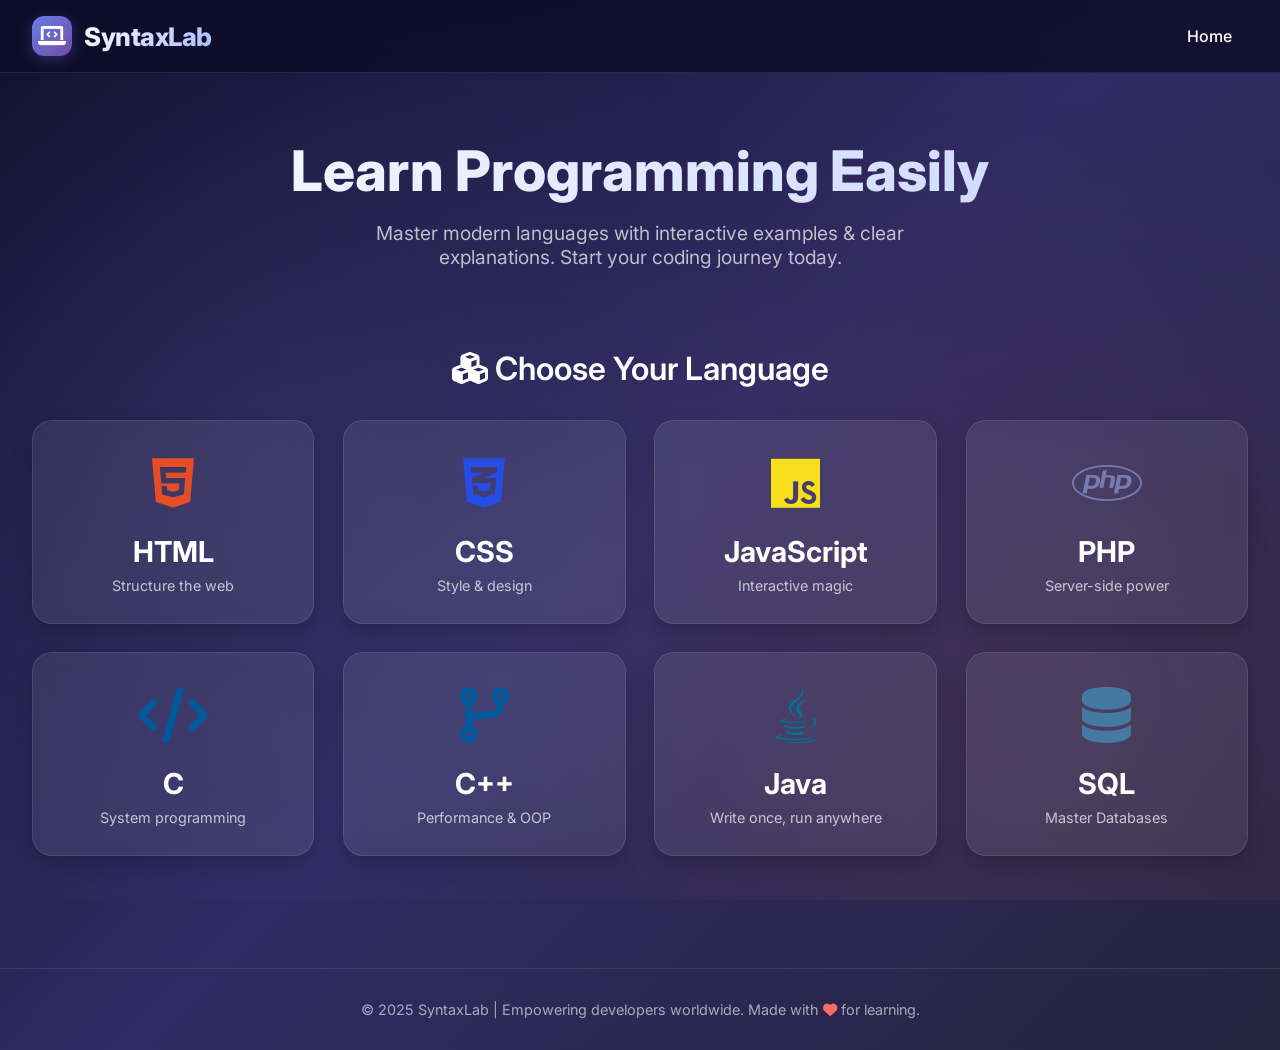
==== index.html @ 662ef064 "first commit" ====
<!DOCTYPE html>
<html lang="en">
<head>
    <meta charset="UTF-8">
    <meta name="viewport" content="width=device-width, initial-scale=1.0">
    <title>SyntaxLab | Home - Learn Programming Easily</title>
    <link rel="stylesheet" href="style.css">
    <link href="https://fonts.googleapis.com/css2?family=Inter:opsz,wght@14..32,300;400;600;700;800&display=swap" rel="stylesheet">
    <link rel="stylesheet" href="https://cdnjs.cloudflare.com/ajax/libs/font-awesome/6.0.0-beta3/css/all.min.css">
</head>
<body>

<nav class="navbar">
    <div class="nav-container">
        <div class="logo-area">
            <div class="logo-icon"><i class="fas fa-laptop-code"></i></div>
            <span class="logo-text">SyntaxLab</span>
        </div>
        <div class="nav-links">
            <a href="index.html" class="nav-link">Home</a>
        </div>
    </div>
</nav>

<section class="hero">
    <h1>Learn Programming Easily</h1>
    <p class="hero-subtitle">Master modern languages with interactive examples & clear explanations. Start your coding journey today.</p>
</section>

<section class="subjects-section">
    <h2 class="section-title"><i class="fas fa-cubes"></i> Choose Your Language</h2>
    <div class="cards-grid">
        <!-- 9 Language Cards -->
        <div class="lang-card" onclick="location.href='html.html'">
            <div class="card-icon"><i class="fab fa-html5" style="color:#E44D26;"></i></div>
            <h3>HTML</h3>
            <p>Structure the web</p>
        </div>
        <div class="lang-card" onclick="location.href='css.html'">
            <div class="card-icon"><i class="fab fa-css3-alt" style="color:#264de4;"></i></div>
            <h3>CSS</h3>
            <p>Style & design</p>
        </div>
        <div class="lang-card" onclick="location.href='javascript.html'">
            <div class="card-icon"><i class="fab fa-js" style="color:#F7DF1E;"></i></div>
            <h3>JavaScript</h3>
            <p>Interactive magic</p>
        </div>
        <div class="lang-card" onclick="location.href='php.html'">
            <div class="card-icon"><i class="fab fa-php" style="color:#777BB4;"></i></div>
            <h3>PHP</h3>
            <p>Server-side power</p>
        </div>
        <div class="lang-card" onclick="location.href='c.html'">
            <div class="card-icon"><i class="fas fa-code" style="color:#00599C;"></i></div>
            <h3>C</h3>
            <p>System programming</p>
        </div>
        <div class="lang-card" onclick="location.href='cpp.html'">
            <div class="card-icon"><i class="fas fa-code-branch" style="color:#00599C;"></i></div>
            <h3>C++</h3>
            <p>Performance & OOP</p>
        </div>
        <div class="lang-card" onclick="location.href='java.html'">
            <div class="card-icon"><i class="fab fa-java" style="color:#007396;"></i></div>
            <h3>Java</h3>
            <p>Write once, run anywhere</p>
        </div>
        <div class="lang-card" onclick="location.href='sql.html'">
            <div class="card-icon"><i class="fas fa-database" style="color:#4479A1;"></i></div>
            <h3>SQL</h3>
            <p>Master Databases</p>
        </div>
    </div>
</section>

<footer class="footer">
    <p>&copy; 2025 SyntaxLab | Empowering developers worldwide. Made with <i class="fas fa-heart" style="color:#ff6b6b;"></i> for learning.</p>
</footer>

<script src="script.js"></script>
</body>
</html>
---- style.css ----
/* ===== SYNTAXLAB - MODERN LEARNING WEBSITE ===== */
/* Google Fonts & Base Reset */
@import url('https://fonts.googleapis.com/css2?family=Inter:opsz,wght@14..32,300;14..32,400;14..32,500;14..32,600;14..32,700;14..32,800&display=swap');

* {
    margin: 0;
    padding: 0;
    box-sizing: border-box;
}

body {
    font-family: 'Inter', sans-serif;
    background: linear-gradient(135deg, #0f0c29 0%, #302b63 50%, #24243e 100%);
    color: #fff;
    min-height: 100vh;
    overflow-x: hidden;
}

/* Animated Background Effect */
body::before {
    content: '';
    position: fixed;
    top: 0;
    left: 0;
    width: 100%;
    height: 100%;
    background: radial-gradient(circle at 20% 50%, rgba(120, 119, 198, 0.15) 0%, transparent 50%),
                radial-gradient(circle at 80% 80%, rgba(255, 119, 119, 0.1) 0%, transparent 50%);
    pointer-events: none;
    z-index: -1;
    animation: breathe 8s ease-in-out infinite;
}

@keyframes breathe {
    0%, 100% { opacity: 0.5; }
    50% { opacity: 1; }
}

/* ===== NAVBAR ===== */
.navbar {
    background: rgba(15, 12, 41, 0.85);
    backdrop-filter: blur(12px);
    border-bottom: 1px solid rgba(255, 255, 255, 0.1);
    position: sticky;
    top: 0;
    z-index: 1000;
    padding: 1rem 0;
}

.nav-container {
    max-width: 1400px;
    margin: 0 auto;
    padding: 0 2rem;
    display: flex;
    justify-content: space-between;
    align-items: center;
}

.logo-area {
    display: flex;
    align-items: center;
    gap: 12px;
}

.logo-icon {
    background: linear-gradient(135deg, #667eea 0%, #764ba2 100%);
    width: 40px;
    height: 40px;
    border-radius: 12px;
    display: flex;
    align-items: center;
    justify-content: center;
    font-size: 1.4rem;
    box-shadow: 0 4px 15px rgba(102, 126, 234, 0.3);
}

.logo-text {
    font-size: 1.6rem;
    font-weight: 800;
    background: linear-gradient(135deg, #fff 0%, #a8b9ff 100%);
    -webkit-background-clip: text;
    background-clip: text;
    color: transparent;
    letter-spacing: -0.5px;
}

.nav-links {
    display: flex;
    gap: 1rem;
}

.nav-link {
    color: #fff;
    text-decoration: none;
    padding: 0.5rem 1rem;
    border-radius: 8px;
    transition: all 0.3s ease;
    font-weight: 500;
}

.nav-link:hover {
    background: rgba(255, 255, 255, 0.1);
    transform: translateY(-2px);
}

/* ===== HERO SECTION ===== */
.hero {
    text-align: center;
    padding: 4rem 2rem 3rem;
    animation: fadeInUp 0.8s ease;
}

@keyframes fadeInUp {
    from {
        opacity: 0;
        transform: translateY(30px);
    }
    to {
        opacity: 1;
        transform: translateY(0);
    }
}

.hero h1 {
    font-size: 3.5rem;
    font-weight: 800;
    background: linear-gradient(135deg, #ffffff 0%, #c4d2ff 100%);
    -webkit-background-clip: text;
    background-clip: text;
    color: transparent;
    margin-bottom: 1rem;
}

.hero-subtitle {
    font-size: 1.2rem;
    color: rgba(255, 255, 255, 0.7);
    max-width: 600px;
    margin: 0 auto;
}

/* ===== SUBJECT CARDS SECTION ===== */
.subjects-section {
    max-width: 1400px;
    margin: 0 auto;
    padding: 2rem 2rem 4rem;
}

.section-title {
    text-align: center;
    font-size: 2rem;
    margin-bottom: 2rem;
    font-weight: 600;
}

.cards-grid {
    display: grid;
    grid-template-columns: repeat(auto-fit, minmax(280px, 1fr));
    gap: 1.8rem;
}

/* Language Card Styles */
.lang-card {
    background: rgba(255, 255, 255, 0.08);
    backdrop-filter: blur(10px);
    border-radius: 20px;
    padding: 1.8rem;
    text-align: center;
    cursor: pointer;
    transition: all 0.4s cubic-bezier(0.175, 0.885, 0.32, 1.275);
    border: 1px solid rgba(255, 255, 255, 0.1);
    box-shadow: 0 8px 20px rgba(0, 0, 0, 0.2);
}

.lang-card:hover {
    transform: translateY(-10px) scale(1.02);
    background: rgba(255, 255, 255, 0.15);
    border-color: rgba(102, 126, 234, 0.6);
    box-shadow: 0 20px 35px rgba(0, 0, 0, 0.3);
}

.card-icon {
    font-size: 3.5rem;
    margin-bottom: 1rem;
}

.lang-card h3 {
    font-size: 1.8rem;
    margin-bottom: 0.5rem;
    font-weight: 700;
}

.lang-card p {
    color: rgba(255, 255, 255, 0.7);
    font-size: 0.9rem;
}

/* ===== LANGUAGE PAGE STYLES ===== */
.language-container {
    max-width: 1300px;
    margin: 0 auto;
    padding: 2rem;
}

.language-header {
    text-align: center;
    margin-bottom: 2.5rem;
}

.language-header h1 {
    font-size: 3rem;
    background: linear-gradient(135deg, #fff, #a8b9ff);
    -webkit-background-clip: text;
    background-clip: text;
    color: transparent;
    margin-bottom: 0.5rem;
}

.language-header .intro {
    font-size: 1.1rem;
    color: rgba(255, 255, 255, 0.8);
    max-width: 800px;
    margin: 0 auto;
}

/* Two Column Layout */
.content-grid {
    display: grid;
    grid-template-columns: 300px 1fr;
    gap: 2rem;
}

/* Sidebar Topics */
.topics-sidebar {
    background: rgba(0, 0, 0, 0.3);
    border-radius: 20px;
    padding: 1.5rem;
    height: fit-content;
    position: sticky;
    top: 100px;
    backdrop-filter: blur(8px);
    border: 1px solid rgba(255,255,255,0.1);
}

.topics-sidebar h3 {
    font-size: 1.3rem;
    margin-bottom: 1.2rem;
    display: flex;
    align-items: center;
    gap: 10px;
}

.topic-list {
    list-style: none;
}

.topic-list li {
    padding: 0.8rem 0;
    border-bottom: 1px solid rgba(255, 255, 255, 0.1);
    cursor: pointer;
    transition: all 0.3s ease;
    font-size: 0.95rem;
    display: flex;
    align-items: center;
    gap: 10px;
}

.topic-list li:hover {
    color: #a8b9ff;
    transform: translateX(5px);
}

.topic-list i {
    width: 24px;
    font-size: 0.9rem;
}

/* Main Content */
.main-content {
    background: rgba(0, 0, 0, 0.25);
    border-radius: 20px;
    padding: 1.8rem;
    backdrop-filter: blur(5px);
}

.topic-section {
    margin-bottom: 2.5rem;
    padding-bottom: 1.5rem;
    border-bottom: 1px solid rgba(255,255,255,0.1);
}

.topic-section h2 {
    font-size: 1.6rem;
    margin-bottom: 1rem;
    color: #c4d2ff;
}

.topic-section p {
    line-height: 1.6;
    margin-bottom: 1rem;
    color: rgba(255,255,255,0.85);
}

.code-block {
    background: #1e1e2a;
    border-radius: 12px;
    padding: 1rem;
    margin: 1rem 0;
    overflow-x: auto;
    font-family: 'Courier New', monospace;
    border-left: 4px solid #667eea;
}

.code-block pre {
    color: #e2e2e2;
    font-size: 0.9rem;
}

/* Back Button */
.back-home {
    display: inline-flex;
    align-items: center;
    gap: 8px;
    background: linear-gradient(135deg, #667eea, #764ba2);
    color: white;
    padding: 12px 28px;
    border-radius: 40px;
    text-decoration: none;
    font-weight: 600;
    margin-top: 2rem;
    transition: all 0.3s ease;
    border: none;
    cursor: pointer;
}

.back-home:hover {
    transform: translateY(-3px);
    box-shadow: 0 10px 25px rgba(102, 126, 234, 0.4);
}

/* Progress Indicator */
.progress-wrapper {
    margin-top: 2rem;
    padding-top: 1rem;
}

.progress-label {
    font-size: 0.85rem;
    display: flex;
    justify-content: space-between;
    margin-bottom: 5px;
}

.progress-bar {
    height: 6px;
    background: rgba(255,255,255,0.2);
    border-radius: 10px;
    overflow: hidden;
}

.progress-fill {
    height: 100%;
    background: linear-gradient(90deg, #667eea, #764ba2);
    width: 0%;
    border-radius: 10px;
    transition: width 0.5s ease;
}

/* Footer */
.footer {
    text-align: center;
    padding: 2rem;
    border-top: 1px solid rgba(255,255,255,0.1);
    margin-top: 3rem;
    color: rgba(255,255,255,0.6);
    font-size: 0.9rem;
}

/* ===== RESPONSIVE DESIGN ===== */
@media (max-width: 900px) {
    .content-grid {
        grid-template-columns: 1fr;
    }
    
    .topics-sidebar {
        position: static;
        margin-bottom: 1.5rem;
    }
    
    .hero h1 {
        font-size: 2.3rem;
    }
    
    .nav-container {
        padding: 0 1rem;
    }
    
    .logo-text {
        font-size: 1.2rem;
    }
    
    .cards-grid {
        gap: 1rem;
    }
}

@media (max-width: 480px) {
    .language-container {
        padding: 1rem;
    }
    
    .hero h1 {
        font-size: 1.8rem;
    }
    
    .lang-card {
        padding: 1.2rem;
    }
    
    .card-icon {
        font-size: 2.5rem;
    }
}
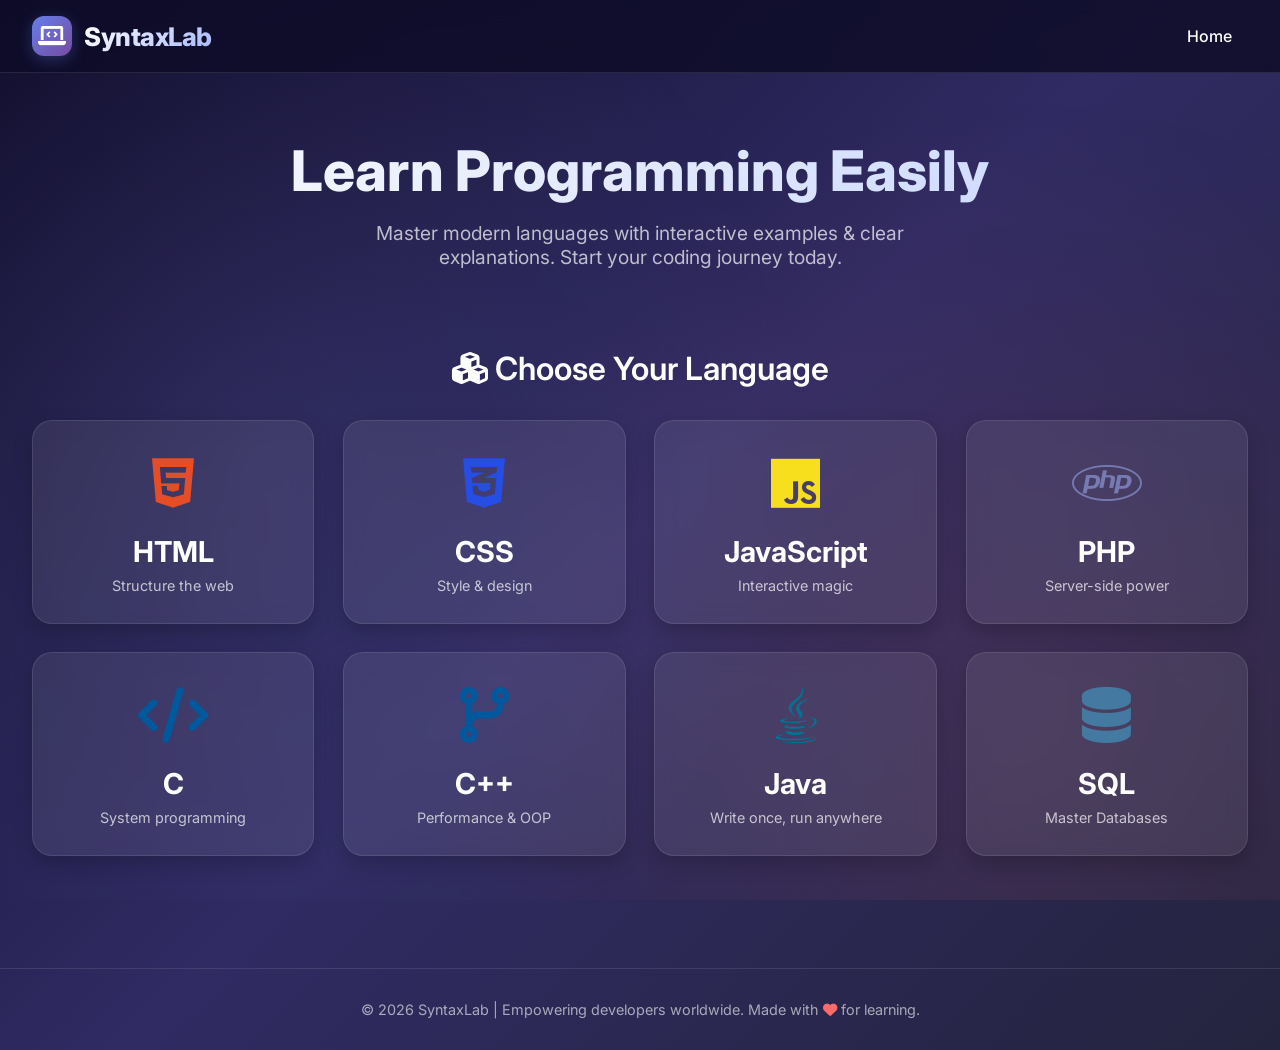
==== commit 29ab3d5c: "first commit" ====
--- a/index.html
+++ b/index.html
@@ -75,7 +75,7 @@
 </section>
 
 <footer class="footer">
-    <p>&copy; 2025 SyntaxLab | Empowering developers worldwide. Made with <i class="fas fa-heart" style="color:#ff6b6b;"></i> for learning.</p>
+    <p>&copy; 2026 SyntaxLab | Empowering developers worldwide. Made with <i class="fas fa-heart" style="color:#ff6b6b;"></i> for learning.</p>
 </footer>
 
 <script src="script.js"></script>
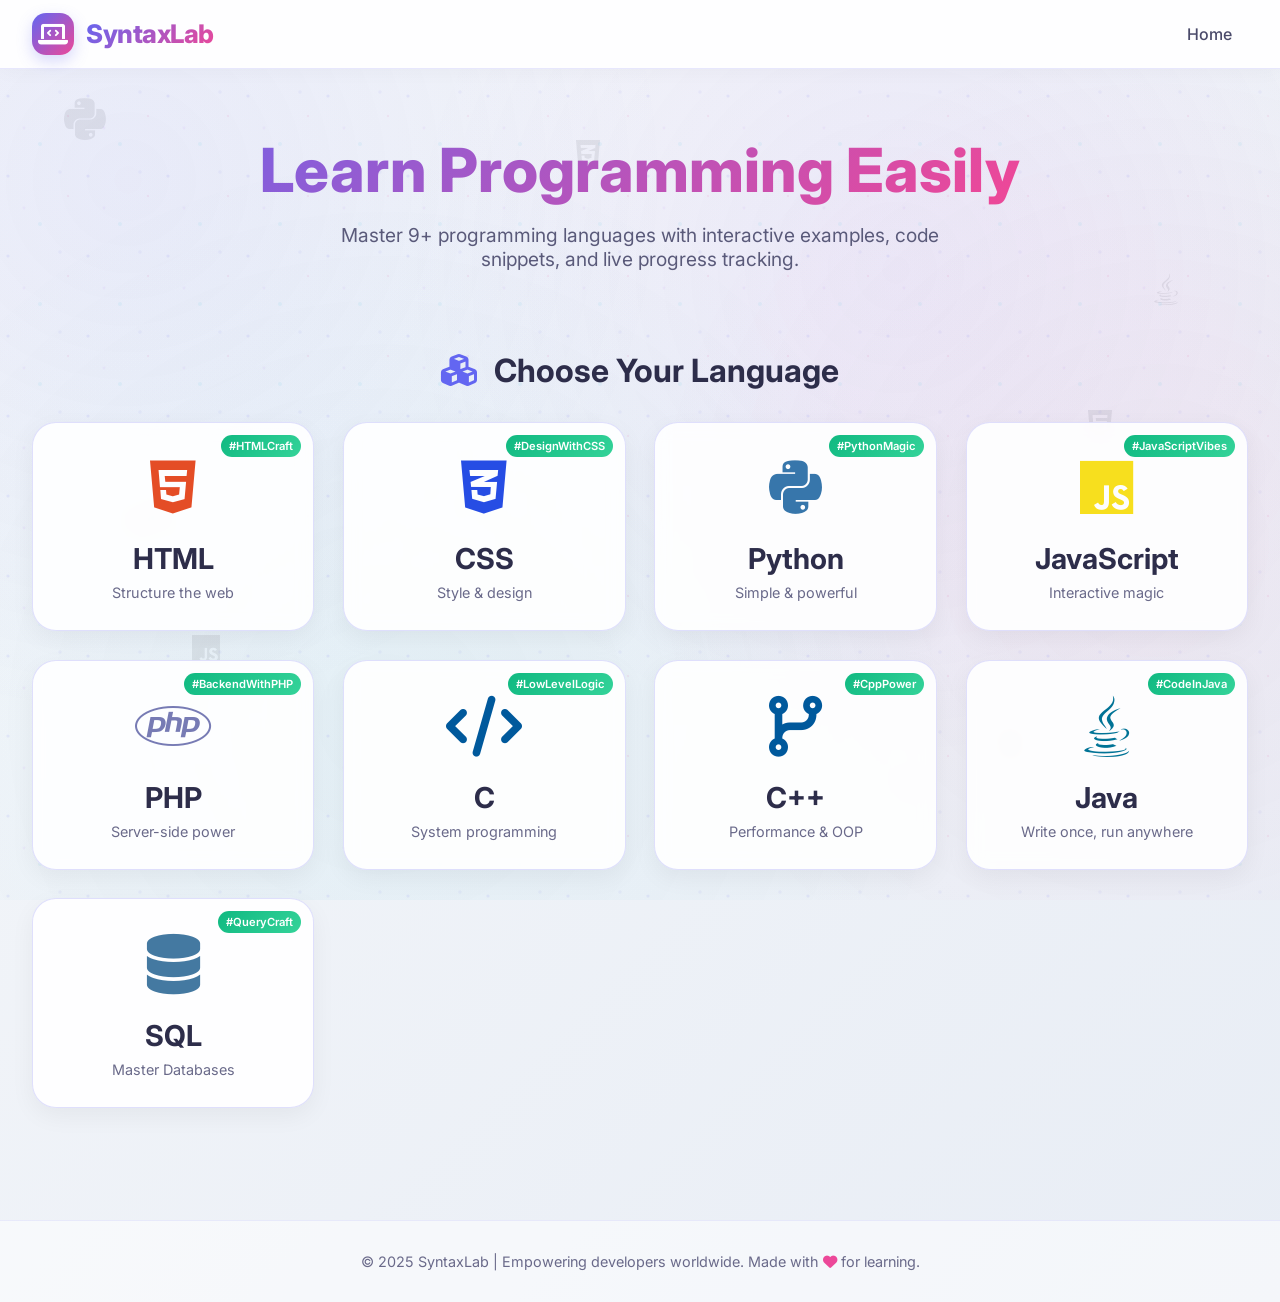
==== commit b2a6418d: "Second  commit" ====
--- a/index.html
+++ b/index.html
@@ -3,16 +3,27 @@
 <head>
     <meta charset="UTF-8">
     <meta name="viewport" content="width=device-width, initial-scale=1.0">
-    <title>SyntaxLab | Home - Learn Programming Easily</title>
+    <title>SyntaxLab | Learn Programming Easily</title>
     <link rel="stylesheet" href="style.css">
-    <link href="https://fonts.googleapis.com/css2?family=Inter:opsz,wght@14..32,300;400;600;700;800&display=swap" rel="stylesheet">
     <link rel="stylesheet" href="https://cdnjs.cloudflare.com/ajax/libs/font-awesome/6.0.0-beta3/css/all.min.css">
 </head>
 <body>
 
+<!-- Animated Background Icons -->
+<div class="background-icons">
+    <div class="floating-icon"><i class="fab fa-python"></i></div>
+    <div class="floating-icon"><i class="fab fa-js"></i></div>
+    <div class="floating-icon"><i class="fab fa-java"></i></div>
+    <div class="floating-icon"><i class="fas fa-database"></i></div>
+    <div class="floating-icon"><i class="fab fa-php"></i></div>
+    <div class="floating-icon"><i class="fab fa-html5"></i></div>
+    <div class="floating-icon"><i class="fab fa-css3-alt"></i></div>
+    <div class="floating-icon"><i class="fas fa-code"></i></div>
+</div>
+
 <nav class="navbar">
     <div class="nav-container">
-        <div class="logo-area">
+        <div class="logo-area" onclick="location.href='index.html'">
             <div class="logo-icon"><i class="fas fa-laptop-code"></i></div>
             <span class="logo-text">SyntaxLab</span>
         </div>
@@ -24,58 +35,79 @@
 
 <section class="hero">
     <h1>Learn Programming Easily</h1>
-    <p class="hero-subtitle">Master modern languages with interactive examples & clear explanations. Start your coding journey today.</p>
+    <p class="hero-subtitle">Master 9+ programming languages with interactive examples, code snippets, and live progress tracking.</p>
 </section>
 
 <section class="subjects-section">
     <h2 class="section-title"><i class="fas fa-cubes"></i> Choose Your Language</h2>
     <div class="cards-grid">
-        <!-- 9 Language Cards -->
+        <!-- HTML Card -->
         <div class="lang-card" onclick="location.href='html.html'">
             <div class="card-icon"><i class="fab fa-html5" style="color:#E44D26;"></i></div>
             <h3>HTML</h3>
-            <p>Structure the web</p>
+            <p>Structure the web <span class="new-badge">#HTMLCraft</span></p>
         </div>
+        
+        <!-- CSS Card -->
         <div class="lang-card" onclick="location.href='css.html'">
             <div class="card-icon"><i class="fab fa-css3-alt" style="color:#264de4;"></i></div>
             <h3>CSS</h3>
-            <p>Style & design</p>
+            <p>Style & design <span class="new-badge">#DesignWithCSS</span></p>
         </div>
+        
+        <!-- PYTHON Card (NEW - Replaced SCSS) -->
+        <div class="lang-card" onclick="location.href='python.html'">
+            <div class="card-icon"><i class="fab fa-python" style="color:#3776AB;"></i></div>
+            <h3>Python</h3>
+            <p>Simple & powerful <span class="new-badge">#PythonMagic</span></p>
+        </div>
+        
+        <!-- JavaScript Card -->
         <div class="lang-card" onclick="location.href='javascript.html'">
             <div class="card-icon"><i class="fab fa-js" style="color:#F7DF1E;"></i></div>
             <h3>JavaScript</h3>
-            <p>Interactive magic</p>
+            <p>Interactive magic <span class="new-badge">#JavaScriptVibes</span></p>
         </div>
+        
+        <!-- PHP Card -->
         <div class="lang-card" onclick="location.href='php.html'">
             <div class="card-icon"><i class="fab fa-php" style="color:#777BB4;"></i></div>
             <h3>PHP</h3>
-            <p>Server-side power</p>
+            <p>Server-side power <span class="new-badge">#BackendWithPHP</span></p>
         </div>
+        
+        <!-- C Card -->
         <div class="lang-card" onclick="location.href='c.html'">
             <div class="card-icon"><i class="fas fa-code" style="color:#00599C;"></i></div>
             <h3>C</h3>
-            <p>System programming</p>
+            <p>System programming <span class="new-badge">#LowLevelLogic</span></p>
         </div>
+        
+        <!-- C++ Card -->
         <div class="lang-card" onclick="location.href='cpp.html'">
             <div class="card-icon"><i class="fas fa-code-branch" style="color:#00599C;"></i></div>
             <h3>C++</h3>
-            <p>Performance & OOP</p>
+            <p>Performance & OOP <span class="new-badge">#CppPower</span></p>
         </div>
+        
+        <!-- Java Card -->
         <div class="lang-card" onclick="location.href='java.html'">
             <div class="card-icon"><i class="fab fa-java" style="color:#007396;"></i></div>
             <h3>Java</h3>
-            <p>Write once, run anywhere</p>
+            <p>Write once, run anywhere <span class="new-badge">#CodeInJava</span></p>
         </div>
+        
+        <!-- SQL Card -->
         <div class="lang-card" onclick="location.href='sql.html'">
             <div class="card-icon"><i class="fas fa-database" style="color:#4479A1;"></i></div>
             <h3>SQL</h3>
-            <p>Master Databases</p>
+            <p>Master Databases <span class="new-badge">#QueryCraft</span></p>
         </div>
     </div>
 </section>
 
 <footer class="footer">
-    <p>&copy; 2026 SyntaxLab | Empowering developers worldwide. Made with <i class="fas fa-heart" style="color:#ff6b6b;"></i> for learning.</p>
+    <p>&copy; 2025 SyntaxLab | Empowering developers worldwide. Made with <i class="fas fa-heart" style="color:#ec4899;"></i> for learning.</p>
 </footer>
 
 <script src="script.js"></script>
--- a/style.css
+++ b/style.css
@@ -1,5 +1,4 @@
-/* ===== SYNTAXLAB - MODERN LEARNING WEBSITE ===== */
-/* Google Fonts & Base Reset */
+/* ===== SYNTAXLAB - LIGHT THEME WITH ENHANCED ANIMATIONS ===== */
 @import url('https://fonts.googleapis.com/css2?family=Inter:opsz,wght@14..32,300;14..32,400;14..32,500;14..32,600;14..32,700;14..32,800&display=swap');
 
 * {
@@ -10,13 +9,14 @@
 
 body {
     font-family: 'Inter', sans-serif;
-    background: linear-gradient(135deg, #0f0c29 0%, #302b63 50%, #24243e 100%);
-    color: #fff;
+    background: linear-gradient(135deg, #f5f7fa 0%, #e8edf5 100%);
+    color: #1a1a2e;
     min-height: 100vh;
     overflow-x: hidden;
-}
-
-/* Animated Background Effect */
+    position: relative;
+}
+
+/* Animated Floating Background Gradients */
 body::before {
     content: '';
     position: fixed;
@@ -24,27 +24,90 @@
     left: 0;
     width: 100%;
     height: 100%;
-    background: radial-gradient(circle at 20% 50%, rgba(120, 119, 198, 0.15) 0%, transparent 50%),
-                radial-gradient(circle at 80% 80%, rgba(255, 119, 119, 0.1) 0%, transparent 50%);
+    background-image: 
+        radial-gradient(circle at 10% 20%, rgba(99, 102, 241, 0.08) 0%, transparent 40%),
+        radial-gradient(circle at 90% 60%, rgba(236, 72, 153, 0.06) 0%, transparent 40%),
+        radial-gradient(circle at 30% 80%, rgba(6, 182, 212, 0.05) 0%, transparent 50%),
+        radial-gradient(circle at 70% 30%, rgba(168, 85, 247, 0.07) 0%, transparent 45%);
+    pointer-events: none;
+    z-index: -2;
+    animation: slowFloat 20s ease-in-out infinite;
+}
+
+@keyframes slowFloat {
+    0%, 100% { transform: translate(0, 0) scale(1); opacity: 0.7; }
+    33% { transform: translate(2%, 1%) scale(1.02); opacity: 1; }
+    66% { transform: translate(-1%, 2%) scale(0.98); opacity: 0.85; }
+}
+
+/* Animated Floating Icons in Background */
+.background-icons {
+    position: fixed;
+    top: 0;
+    left: 0;
+    width: 100%;
+    height: 100%;
     pointer-events: none;
     z-index: -1;
-    animation: breathe 8s ease-in-out infinite;
-}
-
-@keyframes breathe {
-    0%, 100% { opacity: 0.5; }
-    50% { opacity: 1; }
+    overflow: hidden;
+}
+
+.floating-icon {
+    position: absolute;
+    font-size: 2rem;
+    opacity: 0.08;
+    animation: floatIcon 25s ease-in-out infinite;
+}
+
+@keyframes floatIcon {
+    0%, 100% { transform: translateY(0px) rotate(0deg); }
+    25% { transform: translateY(-30px) rotate(5deg); }
+    50% { transform: translateY(20px) rotate(-5deg); }
+    75% { transform: translateY(-10px) rotate(3deg); }
+}
+
+.floating-icon:nth-child(1) { top: 10%; left: 5%; animation-duration: 20s; font-size: 3rem; }
+.floating-icon:nth-child(2) { top: 70%; left: 15%; animation-duration: 25s; animation-delay: 2s; }
+.floating-icon:nth-child(3) { top: 30%; right: 8%; animation-duration: 22s; animation-delay: 4s; }
+.floating-icon:nth-child(4) { bottom: 15%; right: 20%; animation-duration: 28s; animation-delay: 1s; }
+.floating-icon:nth-child(5) { top: 85%; left: 70%; animation-duration: 18s; animation-delay: 3s; }
+.floating-icon:nth-child(6) { top: 45%; left: 85%; animation-duration: 24s; animation-delay: 5s; }
+.floating-icon:nth-child(7) { top: 15%; left: 45%; animation-duration: 30s; animation-delay: 0.5s; }
+.floating-icon:nth-child(8) { bottom: 40%; left: 10%; animation-duration: 26s; animation-delay: 2.5s; }
+
+
+/* Animated Bouncing Particles */
+body::after {
+    content: '';
+    position: fixed;
+    top: 0;
+    left: 0;
+    width: 100%;
+    height: 100%;
+    background-image: url('data:image/svg+xml;utf8,<svg xmlns="http://www.w3.org/2000/svg" viewBox="0 0 100 100"><circle cx="10" cy="20" r="2" fill="rgba(99,102,241,0.3)"/><circle cx="85" cy="45" r="1.5" fill="rgba(236,72,153,0.25)"/><circle cx="50" cy="80" r="2.5" fill="rgba(6,182,212,0.2)"/><circle cx="30" cy="60" r="1.8" fill="rgba(168,85,247,0.2)"/><circle cx="75" cy="15" r="2.2" fill="rgba(99,102,241,0.2)"/></svg>');
+    background-repeat: repeat;
+    background-size: 80px 80px;
+    pointer-events: none;
+    z-index: -1;
+    animation: floatParticles 35s linear infinite;
+    opacity: 0.3;
+}
+
+@keyframes floatParticles {
+    0% { transform: translateY(0px); }
+    100% { transform: translateY(-120px); }
 }
 
 /* ===== NAVBAR ===== */
 .navbar {
-    background: rgba(15, 12, 41, 0.85);
+    background: rgba(255, 255, 255, 0.92);
     backdrop-filter: blur(12px);
-    border-bottom: 1px solid rgba(255, 255, 255, 0.1);
+    border-bottom: 1px solid rgba(99, 102, 241, 0.15);
     position: sticky;
     top: 0;
     z-index: 1000;
-    padding: 1rem 0;
+    padding: 0.8rem 0;
+    box-shadow: 0 2px 20px rgba(0, 0, 0, 0.03);
 }
 
 .nav-container {
@@ -60,24 +123,42 @@
     display: flex;
     align-items: center;
     gap: 12px;
+    cursor: pointer;
+    transition: transform 0.3s ease;
+}
+
+.logo-area:hover {
+    transform: scale(1.02);
 }
 
 .logo-icon {
-    background: linear-gradient(135deg, #667eea 0%, #764ba2 100%);
-    width: 40px;
-    height: 40px;
-    border-radius: 12px;
+    background: linear-gradient(135deg, #6366f1 0%, #ec4899 100%);
+    width: 42px;
+    height: 42px;
+    border-radius: 14px;
     display: flex;
     align-items: center;
     justify-content: center;
-    font-size: 1.4rem;
-    box-shadow: 0 4px 15px rgba(102, 126, 234, 0.3);
+    font-size: 1.5rem;
+    box-shadow: 0 6px 15px rgba(99, 102, 241, 0.25);
+    color: white;
+    transition: all 0.3s ease;
+    animation: iconPulse 2s ease-in-out infinite;
+}
+
+@keyframes iconPulse {
+    0%, 100% { box-shadow: 0 6px 15px rgba(99, 102, 241, 0.25); }
+    50% { box-shadow: 0 8px 25px rgba(99, 102, 241, 0.4); }
+}
+
+.logo-icon:hover {
+    transform: rotate(5deg) scale(1.05);
 }
 
 .logo-text {
     font-size: 1.6rem;
     font-weight: 800;
-    background: linear-gradient(135deg, #fff 0%, #a8b9ff 100%);
+    background: linear-gradient(135deg, #6366f1 0%, #ec4899 100%);
     -webkit-background-clip: text;
     background-clip: text;
     color: transparent;
@@ -90,16 +171,17 @@
 }
 
 .nav-link {
-    color: #fff;
+    color: #4a4a6a;
     text-decoration: none;
     padding: 0.5rem 1rem;
-    border-radius: 8px;
+    border-radius: 10px;
     transition: all 0.3s ease;
     font-weight: 500;
 }
 
 .nav-link:hover {
-    background: rgba(255, 255, 255, 0.1);
+    background: rgba(99, 102, 241, 0.1);
+    color: #6366f1;
     transform: translateY(-2px);
 }
 
@@ -107,13 +189,13 @@
 .hero {
     text-align: center;
     padding: 4rem 2rem 3rem;
-    animation: fadeInUp 0.8s ease;
+    animation: fadeInUp 0.8s ease-out;
 }
 
 @keyframes fadeInUp {
     from {
         opacity: 0;
-        transform: translateY(30px);
+        transform: translateY(40px);
     }
     to {
         opacity: 1;
@@ -122,18 +204,25 @@
 }
 
 .hero h1 {
-    font-size: 3.5rem;
+    font-size: 3.8rem;
     font-weight: 800;
-    background: linear-gradient(135deg, #ffffff 0%, #c4d2ff 100%);
+    background: linear-gradient(135deg, #6366f1 0%, #ec4899 40%, #06b6d4 70%, #a855f7 100%);
     -webkit-background-clip: text;
     background-clip: text;
     color: transparent;
     margin-bottom: 1rem;
+    animation: gradientShift 4s ease infinite;
+    background-size: 200% 200%;
+}
+
+@keyframes gradientShift {
+    0%, 100% { background-position: 0% 50%; }
+    50% { background-position: 100% 50%; }
 }
 
 .hero-subtitle {
     font-size: 1.2rem;
-    color: rgba(255, 255, 255, 0.7);
+    color: #5a5a7a;
     max-width: 600px;
     margin: 0 auto;
 }
@@ -149,7 +238,20 @@
     text-align: center;
     font-size: 2rem;
     margin-bottom: 2rem;
-    font-weight: 600;
+    font-weight: 700;
+    color: #2d2d4a;
+    position: relative;
+}
+
+.section-title i {
+    color: #6366f1;
+    margin-right: 10px;
+    animation: titleIcon 1.5s ease-in-out infinite;
+}
+
+@keyframes titleIcon {
+    0%, 100% { transform: scale(1); }
+    50% { transform: scale(1.1); }
 }
 
 .cards-grid {
@@ -158,45 +260,103 @@
     gap: 1.8rem;
 }
 
-/* Language Card Styles */
+/* Language Card Styles - Enhanced Light Theme */
 .lang-card {
-    background: rgba(255, 255, 255, 0.08);
-    backdrop-filter: blur(10px);
-    border-radius: 20px;
+    background: rgba(255, 255, 255, 0.9);
+    backdrop-filter: blur(8px);
+    border-radius: 24px;
     padding: 1.8rem;
     text-align: center;
     cursor: pointer;
     transition: all 0.4s cubic-bezier(0.175, 0.885, 0.32, 1.275);
-    border: 1px solid rgba(255, 255, 255, 0.1);
-    box-shadow: 0 8px 20px rgba(0, 0, 0, 0.2);
+    border: 1px solid rgba(99, 102, 241, 0.2);
+    box-shadow: 0 8px 25px rgba(0, 0, 0, 0.05);
+    position: relative;
+    overflow: hidden;
+}
+
+.lang-card::before {
+    content: '';
+    position: absolute;
+    top: 0;
+    left: -100%;
+    width: 100%;
+    height: 100%;
+    background: linear-gradient(90deg, transparent, rgba(99, 102, 241, 0.12), transparent);
+    transition: left 0.6s ease;
+}
+
+.lang-card:hover::before {
+    left: 100%;
+}
+
+.lang-card::after {
+    content: '';
+    position: absolute;
+    bottom: 0;
+    left: 0;
+    width: 100%;
+    height: 4px;
+    background: linear-gradient(90deg, #6366f1, #ec4899, #06b6d4);
+    transform: scaleX(0);
+    transition: transform 0.4s ease;
+}
+
+.lang-card:hover::after {
+    transform: scaleX(1);
 }
 
 .lang-card:hover {
-    transform: translateY(-10px) scale(1.02);
-    background: rgba(255, 255, 255, 0.15);
-    border-color: rgba(102, 126, 234, 0.6);
-    box-shadow: 0 20px 35px rgba(0, 0, 0, 0.3);
+    transform: translateY(-12px) scale(1.02);
+    background: white;
+    border-color: #6366f1;
+    box-shadow: 0 20px 40px rgba(99, 102, 241, 0.15);
 }
 
 .card-icon {
-    font-size: 3.5rem;
+    font-size: 3.8rem;
     margin-bottom: 1rem;
+    transition: transform 0.3s ease;
+}
+
+.lang-card:hover .card-icon {
+    transform: scale(1.15) rotate(5deg);
 }
 
 .lang-card h3 {
     font-size: 1.8rem;
     margin-bottom: 0.5rem;
     font-weight: 700;
+    color: #2d2d4a;
 }
 
 .lang-card p {
-    color: rgba(255, 255, 255, 0.7);
+    color: #6a6a8a;
     font-size: 0.9rem;
+}
+
+/* Badge for new language */
+.lang-card .new-badge {
+    position: absolute;
+    top: 12px;
+    right: 12px;
+    background: linear-gradient(135deg, #10b981, #34d399);
+    color: white;
+    font-size: 0.7rem;
+    padding: 4px 8px;
+    border-radius: 20px;
+    font-weight: 600;
+    animation: badgePulse 1.5s ease infinite;
+}
+
+@keyframes badgePulse {
+    0%, 100% { opacity: 1; transform: scale(1); }
+    50% { opacity: 0.8; transform: scale(1.05); }
 }
 
 /* ===== LANGUAGE PAGE STYLES ===== */
 .language-container {
-    max-width: 1300px;
+    max-width: 1400px;
     margin: 0 auto;
     padding: 2rem;
 }
@@ -204,11 +364,12 @@
 .language-header {
     text-align: center;
     margin-bottom: 2.5rem;
+    animation: fadeInUp 0.6s ease-out;
 }
 
 .language-header h1 {
     font-size: 3rem;
-    background: linear-gradient(135deg, #fff, #a8b9ff);
+    background: linear-gradient(135deg, #6366f1, #ec4899);
     -webkit-background-clip: text;
     background-clip: text;
     color: transparent;
@@ -217,7 +378,7 @@
 
 .language-header .intro {
     font-size: 1.1rem;
-    color: rgba(255, 255, 255, 0.8);
+    color: #5a5a7a;
     max-width: 800px;
     margin: 0 auto;
 }
@@ -229,16 +390,17 @@
     gap: 2rem;
 }
 
-/* Sidebar Topics */
+/* Sidebar Topics - Light */
 .topics-sidebar {
-    background: rgba(0, 0, 0, 0.3);
-    border-radius: 20px;
+    background: rgba(255, 255, 255, 0.85);
+    backdrop-filter: blur(12px);
+    border-radius: 24px;
     padding: 1.5rem;
     height: fit-content;
     position: sticky;
     top: 100px;
-    backdrop-filter: blur(8px);
-    border: 1px solid rgba(255,255,255,0.1);
+    border: 1px solid rgba(99, 102, 241, 0.15);
+    box-shadow: 0 8px 20px rgba(0, 0, 0, 0.03);
 }
 
 .topics-sidebar h3 {
@@ -247,6 +409,7 @@
     display: flex;
     align-items: center;
     gap: 10px;
+    color: #2d2d4a;
 }
 
 .topic-list {
@@ -255,64 +418,160 @@
 
 .topic-list li {
     padding: 0.8rem 0;
-    border-bottom: 1px solid rgba(255, 255, 255, 0.1);
+    border-bottom: 1px solid rgba(99, 102, 241, 0.1);
     cursor: pointer;
     transition: all 0.3s ease;
     font-size: 0.95rem;
     display: flex;
     align-items: center;
     gap: 10px;
+    color: #4a4a6a;
+    font-weight: 500;
 }
 
 .topic-list li:hover {
-    color: #a8b9ff;
-    transform: translateX(5px);
+    color: #6366f1;
+    transform: translateX(8px);
 }
 
 .topic-list i {
     width: 24px;
     font-size: 0.9rem;
+    color: #6366f1;
+}
+
+/* Progress Indicator - Enhanced */
+.progress-wrapper {
+    margin-top: 1.5rem;
+    padding-top: 1rem;
+    border-top: 1px solid rgba(99, 102, 241, 0.15);
+}
+
+.progress-label {
+    font-size: 0.85rem;
+    display: flex;
+    justify-content: space-between;
+    margin-bottom: 8px;
+    color: #5a5a7a;
+    font-weight: 600;
+}
+
+.progress-percent {
+    color: #6366f1;
+    font-weight: 700;
+}
+
+.progress-bar {
+    height: 8px;
+    background: rgba(99, 102, 241, 0.15);
+    border-radius: 10px;
+    overflow: hidden;
+}
+
+.progress-fill {
+    height: 100%;
+    background: linear-gradient(90deg, #6366f1, #ec4899);
+    width: 0%;
+    border-radius: 10px;
+    transition: width 0.5s cubic-bezier(0.4, 0, 0.2, 1);
+    position: relative;
+    overflow: hidden;
+}
+
+.progress-fill::after {
+    content: '';
+    position: absolute;
+    top: 0;
+    left: 0;
+    right: 0;
+    bottom: 0;
+    background: linear-gradient(90deg, transparent, rgba(255,255,255,0.3), transparent);
+    animation: shimmer 1.5s infinite;
+}
+
+@keyframes shimmer {
+    0% { transform: translateX(-100%); }
+    100% { transform: translateX(100%); }
+}
+
+.reset-progress {
+    margin-top: 12px;
+    text-align: center;
+}
+
+.reset-btn {
+    background: transparent;
+    border: 1px solid rgba(99, 102, 241, 0.3);
+    padding: 6px 12px;
+    border-radius: 20px;
+    font-size: 0.75rem;
+    cursor: pointer;
+    color: #6366f1;
+    transition: all 0.3s ease;
+    font-weight: 500;
+}
+
+.reset-btn:hover {
+    background: rgba(99, 102, 241, 0.1);
+    border-color: #6366f1;
+    transform: scale(1.02);
 }
 
 /* Main Content */
 .main-content {
-    background: rgba(0, 0, 0, 0.25);
-    border-radius: 20px;
-    padding: 1.8rem;
-    backdrop-filter: blur(5px);
+    background: white;
+    border-radius: 24px;
+    padding: 2rem;
+    box-shadow: 0 8px 30px rgba(0, 0, 0, 0.05);
+    border: 1px solid rgba(99, 102, 241, 0.1);
 }
 
 .topic-section {
     margin-bottom: 2.5rem;
     padding-bottom: 1.5rem;
-    border-bottom: 1px solid rgba(255,255,255,0.1);
+    border-bottom: 1px solid #eef2f6;
+    transition: all 0.3s ease;
+    scroll-margin-top: 100px;
+}
+
+.topic-section:last-child {
+    border-bottom: none;
+}
+
+.topic-section.viewed {
+    border-left: 4px solid #6366f1;
+    padding-left: 20px;
+    background: linear-gradient(90deg, rgba(99,102,241,0.03), transparent);
 }
 
 .topic-section h2 {
     font-size: 1.6rem;
     margin-bottom: 1rem;
-    color: #c4d2ff;
+    color: #2d2d4a;
+    font-weight: 700;
 }
 
 .topic-section p {
     line-height: 1.6;
     margin-bottom: 1rem;
-    color: rgba(255,255,255,0.85);
+    color: #4a4a6a;
 }
 
 .code-block {
-    background: #1e1e2a;
-    border-radius: 12px;
+    background: #1e1e2e;
+    border-radius: 16px;
     padding: 1rem;
     margin: 1rem 0;
     overflow-x: auto;
     font-family: 'Courier New', monospace;
-    border-left: 4px solid #667eea;
+    border-left: 4px solid #6366f1;
+    box-shadow: 0 2px 8px rgba(0, 0, 0, 0.05);
 }
 
 .code-block pre {
     color: #e2e2e2;
     font-size: 0.9rem;
+    font-family: 'Fira Code', monospace;
 }
 
 /* Back Button */
@@ -320,59 +579,33 @@
     display: inline-flex;
     align-items: center;
     gap: 8px;
-    background: linear-gradient(135deg, #667eea, #764ba2);
+    background: linear-gradient(135deg, #6366f1, #ec4899);
     color: white;
     padding: 12px 28px;
     border-radius: 40px;
     text-decoration: none;
     font-weight: 600;
-    margin-top: 2rem;
+    margin-top: 1rem;
     transition: all 0.3s ease;
     border: none;
     cursor: pointer;
+    box-shadow: 0 4px 12px rgba(99, 102, 241, 0.3);
 }
 
 .back-home:hover {
     transform: translateY(-3px);
-    box-shadow: 0 10px 25px rgba(102, 126, 234, 0.4);
-}
-
-/* Progress Indicator */
-.progress-wrapper {
-    margin-top: 2rem;
-    padding-top: 1rem;
-}
-
-.progress-label {
-    font-size: 0.85rem;
-    display: flex;
-    justify-content: space-between;
-    margin-bottom: 5px;
-}
-
-.progress-bar {
-    height: 6px;
-    background: rgba(255,255,255,0.2);
-    border-radius: 10px;
-    overflow: hidden;
-}
-
-.progress-fill {
-    height: 100%;
-    background: linear-gradient(90deg, #667eea, #764ba2);
-    width: 0%;
-    border-radius: 10px;
-    transition: width 0.5s ease;
+    box-shadow: 0 10px 25px rgba(99, 102, 241, 0.4);
 }
 
 /* Footer */
 .footer {
     text-align: center;
     padding: 2rem;
-    border-top: 1px solid rgba(255,255,255,0.1);
+    border-top: 1px solid rgba(99, 102, 241, 0.1);
     margin-top: 3rem;
-    color: rgba(255,255,255,0.6);
+    color: #6a6a8a;
     font-size: 0.9rem;
+    background: rgba(255, 255, 255, 0.5);
 }
 
 /* ===== RESPONSIVE DESIGN ===== */
@@ -387,7 +620,7 @@
     }
     
     .hero h1 {
-        font-size: 2.3rem;
+        font-size: 2.5rem;
     }
     
     .nav-container {
@@ -419,4 +652,8 @@
     .card-icon {
         font-size: 2.5rem;
     }
+    
+    .main-content {
+        padding: 1rem;
+    }
 }
